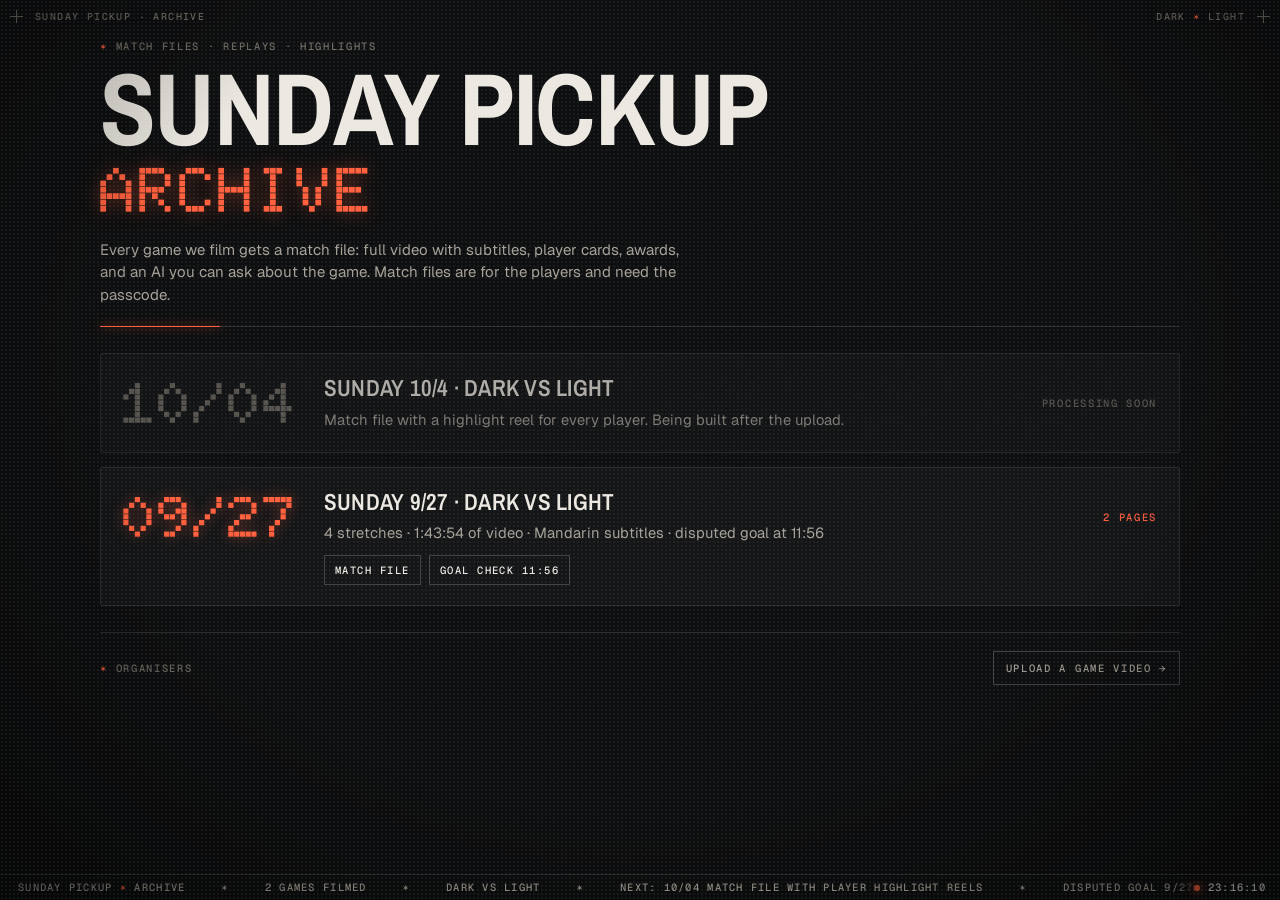
==== index.html @ ba15baa1 "Sunday Pickup home and game video upload page Co-Authored-By: Claude Opus 5.5 (1M context) <noreply@" ====
<!doctype html>
<html lang="en">
<head>
<meta charset="utf-8">
<meta name="viewport" content="width=device-width, initial-scale=1, viewport-fit=cover">
<meta name="robots" content="noindex,nofollow">
<title>Sunday Pickup</title>
<meta name="description" content="Sunday pickup soccer: match files, replays and uploads.">
<link rel="preconnect" href="https://fonts.googleapis.com"><link rel="preconnect" href="https://fonts.gstatic.com" crossorigin>
<link rel="stylesheet" href="https://fonts.googleapis.com/css2?family=Archivo+Narrow:wght@500;600;700&family=Doto:wght@700;900&family=Geist:wght@400;500;600&family=Geist+Mono:wght@400;500;600&display=swap">
<link rel="stylesheet" href="hud.css?v=3">
<style>
*{box-sizing:border-box}
html,body{margin:0;min-height:100%}
body{font:15px/1.5 var(--h-sans);padding-block:40px 80px;padding-inline:clamp(16px,4vw,48px)}
.wrap{max-width:1080px;margin:0 auto;display:grid;gap:26px}
header{border-bottom:1px solid var(--h-line);padding-bottom:20px;position:relative}
header::after{content:"";position:absolute;left:0;bottom:-1px;width:120px;height:1px;background:var(--h-coral);box-shadow:0 0 10px var(--h-coral)}
h1{margin:10px 0 0;font:700 clamp(3rem,10vw,6.4rem)/.86 var(--h-disp);text-transform:uppercase;letter-spacing:-.015em}
h1 em{display:block;font:900 .62em/1 var(--h-dot);font-style:normal;color:var(--h-coral);text-shadow:0 0 18px rgba(255,90,54,.45);letter-spacing:.02em;margin-top:.12em}
header p{margin:16px 0 0;color:var(--h-ink2);max-width:58ch}
.games{display:grid;gap:14px}
.game{display:grid;grid-template-columns:auto 1fr auto;gap:6px 26px;align-items:center;padding:20px 22px;text-decoration:none;color:var(--h-ink);transition:border-color .2s,background .2s}
a.game:hover{border-color:var(--h-coral);background:#110b09}
.game .d{grid-row:1/3;font:900 clamp(2.4rem,7vw,3.6rem)/1 var(--h-dot);color:var(--h-coral);text-shadow:0 0 14px rgba(255,90,54,.45);font-variant-numeric:tabular-nums}
.game .t{font:600 1.45rem/1.1 var(--h-disp);text-transform:uppercase;letter-spacing:.01em}
.game .s{color:var(--h-ink2);font-size:.92rem}
.game .go{grid-row:1/3;font:500 10.5px var(--h-mono);letter-spacing:.16em;text-transform:uppercase;color:var(--h-coral);white-space:nowrap}
.game.soon{opacity:.72}.game.soon .d{color:var(--h-ink3);text-shadow:none}.game.soon .go{color:var(--h-ink3)}
.links{display:flex;flex-wrap:wrap;gap:8px;grid-column:2/3;margin-top:4px}
.links a{font:500 10.5px var(--h-mono);letter-spacing:.14em;text-transform:uppercase;color:var(--h-ink);text-decoration:none;border:1px solid var(--h-line2);padding:7px 10px}
.links a:hover{border-color:var(--h-coral)}
.game .d{grid-column:1}.game .t{grid-column:2;grid-row:1}.game .s{grid-column:2;grid-row:2}.game .go{grid-column:3}.links{grid-row:3}
@media (max-width:620px){.game{grid-template-columns:1fr}.game .d,.game .t,.game .s,.game .go,.links{grid-column:1;grid-row:auto}}
.foot{display:flex;flex-wrap:wrap;justify-content:space-between;gap:12px;align-items:center;border-top:1px solid var(--h-line);padding-top:18px}
.foot a{font:500 10.5px var(--h-mono);letter-spacing:.16em;text-transform:uppercase;color:var(--h-ink2);text-decoration:none;border:1px solid var(--h-line2);padding:9px 12px}
.foot a:hover{border-color:var(--h-coral);color:#fff}
</style>
</head>
<body>
<div class="hud-screen" aria-hidden="true"></div>
<div class="hud-frame" aria-hidden="true"><span class="cm tl"></span><span class="cm tr"></span><span class="cm bl"></span><span class="cm br"></span>
<span class="lab l1">Sunday pickup · archive</span><span class="lab l2">Dark <i>✶</i> Light</span></div>
<div class="hud-ticker" aria-hidden="true"><div class="run" id="hudrun"></div><div class="tc" id="hudtc">--:--:--</div></div>

<div class="wrap">
  <header>
    <div class="hud-kicker"><b>✶</b> Match files · replays · highlights</div>
    <h1>Sunday Pickup<em>Archive</em></h1>
    <p>Every game we film gets a match file: full video with subtitles, player cards, awards, and an AI you can ask about the game. Match files are for the players and need the passcode.</p>
  </header>

  <section class="games" aria-label="Games">
    <div class="game soon hud-panel hud-corners">
      <span class="d">10/04</span>
      <span class="t">Sunday 10/4 · dark vs light</span>
      <span class="go">Processing soon</span>
      <span class="s">Match file with a highlight reel for every player. Being built after the upload.</span>
    </div>
    <div class="game hud-panel hud-corners">
      <span class="d">09/27</span>
      <span class="t">Sunday 9/27 · dark vs light</span>
      <span class="go">2 pages</span>
      <span class="s">4 stretches · 1:43:54 of video · Mandarin subtitles · disputed goal at 11:56</span>
      <span class="links"><a href="https://xuanli.github.io/sunday-pickup-927/">Match file</a><a href="https://xuanli.github.io/sunday-pickup-927/replay/">Goal check 11:56</a></span>
    </div>
  </section>

  <div class="foot"><span class="hud-kicker"><b>✶</b> Organisers</span><a href="upload/">Upload a game video →</a></div>
</div>
<script>
(function () {
  const items = ['Sunday pickup <em>✶</em> archive', '2 games filmed', 'Dark vs light', 'Next: 10/04 match file with player highlight reels', 'Disputed goal 9/27 11:56 <em>→</em> outside'];
  const once = items.map((t) => '<span>' + t + '</span><span>✶</span>').join('');
  document.getElementById('hudrun').innerHTML = once + once;
  const tc = document.getElementById('hudtc');
  const tick = () => { tc.textContent = new Date().toLocaleTimeString('en-GB', { timeZone: 'America/Los_Angeles' }); };
  tick(); setInterval(tick, 1000);
})();
</script>
</body>
</html>
---- hud.css ----
/* HUD skin shared by the match file and the replay. Cinematic single dark theme:
   near-black ground, film grain + dot grid, hairline frames with crop marks, mono labels, one coral accent. */
:root{
  color-scheme:dark;
  --h-bg:#060708; --h-panel:#0c0e10; --h-panel2:#121417; --h-line:#25282c; --h-line2:#3a3e44;
  --h-ink:#ece8e1; --h-ink2:#a39e95; --h-ink3:#6d6961;
  --h-coral:#ff5a36; --h-coral-soft:rgba(255,90,54,.13); --h-amber:#ffb347; --h-red:#ff5b4d;
  --h-mono:"Geist Mono",ui-monospace,"SF Mono",Menlo,monospace;
  --h-sans:"Geist",system-ui,-apple-system,"Segoe UI","PingFang SC",sans-serif;
  --h-disp:"Archivo Narrow","Arial Narrow",system-ui,sans-serif;
  --h-dot:"Doto","Geist Mono",ui-monospace,monospace;
}
html{background:var(--h-bg)}
body{background:var(--h-bg)!important;color:var(--h-ink)}
::selection{background:var(--h-coral);color:#140603}

/* ---------- screen texture: grain + dot grid + vignette ---------- */
.hud-screen{position:fixed;inset:0;pointer-events:none;z-index:70}
.hud-screen::before{content:"";position:absolute;inset:-50%;opacity:.07;mix-blend-mode:screen;
  background-image:url("data:image/svg+xml,%3Csvg xmlns='http://www.w3.org/2000/svg' width='160' height='160'%3E%3Cfilter id='n'%3E%3CfeTurbulence type='fractalNoise' baseFrequency='.9' numOctaves='2' stitchTiles='stitch'/%3E%3CfeColorMatrix values='0 0 0 0 1 0 0 0 0 1 0 0 0 0 1 0 0 0 .9 0'/%3E%3C/filter%3E%3Crect width='160' height='160' filter='url(%23n)'/%3E%3C/svg%3E");
  animation:hud-grain 1.2s steps(6) infinite}
.hud-screen::after{content:"";position:absolute;inset:0;
  background:radial-gradient(rgba(255,255,255,.055) .7px,transparent 1px) 0 0/4px 4px,
             radial-gradient(ellipse at 50% 40%,transparent 55%,rgba(0,0,0,.55) 100%)}
@keyframes hud-grain{0%{transform:translate(0,0)}20%{transform:translate(-3%,2%)}40%{transform:translate(2%,-3%)}60%{transform:translate(-2%,-1%)}80%{transform:translate(3%,3%)}100%{transform:translate(0,0)}}
@media (prefers-reduced-motion:reduce){.hud-screen::before{animation:none}.hud-ticker .run{animation:none!important}}

/* ---------- fixed frame: crop marks, corner labels, left ruler, ticker ---------- */
.hud-frame{position:fixed;inset:calc(env(safe-area-inset-top,0px) + 10px) 10px calc(env(safe-area-inset-bottom,0px) + 10px);pointer-events:none;z-index:65;
  font:500 10px/1 var(--h-mono);letter-spacing:.14em;text-transform:uppercase;color:var(--h-ink3)}
.hud-frame .cm{position:absolute;width:13px;height:13px}
.hud-frame .cm::before,.hud-frame .cm::after{content:"";position:absolute;background:var(--h-ink3)}
.hud-frame .cm::before{left:6px;top:0;width:1px;height:13px}.hud-frame .cm::after{top:6px;left:0;height:1px;width:13px}
.hud-frame .tl{left:0;top:0}.hud-frame .tr{right:0;top:0}.hud-frame .bl{left:0;bottom:0}.hud-frame .br{right:0;bottom:0}
.hud-frame .lab{position:absolute;white-space:nowrap;background:rgba(6,7,8,.88);padding:3px 7px}
.hud-frame .l1{left:18px;top:-1px}.hud-frame .l2{right:18px;top:-1px;text-align:right}
.hud-frame .l2 i{font-style:normal;color:var(--h-coral)}
.hud-ruler{position:absolute;left:0;top:18%;bottom:18%;width:12px;
  background:repeating-linear-gradient(to bottom,var(--h-line2) 0 1px,transparent 1px 14px);
  -webkit-mask:linear-gradient(90deg,#000 45%,transparent 46%);mask:linear-gradient(90deg,#000 45%,transparent 46%)}
.hud-ruler::after{content:"";position:absolute;left:0;top:0;bottom:0;width:12px;background:repeating-linear-gradient(to bottom,var(--h-ink3) 0 1px,transparent 1px 70px)}
.hud-ruler b{position:absolute;left:16px;font:500 9px var(--h-mono);color:var(--h-ink3);letter-spacing:.1em}
.hud-ruler .mk{position:absolute;left:-2px;width:18px;height:2px;background:var(--h-coral);box-shadow:0 0 8px var(--h-coral)}
.hud-ticker{position:fixed;left:0;right:0;bottom:0;z-index:66;height:calc(26px + env(safe-area-inset-bottom,0px));padding-bottom:env(safe-area-inset-bottom,0px);
  background:rgba(6,7,8,.86);border-top:1px solid var(--h-line);overflow:hidden;display:flex;align-items:center;
  font:500 10.5px/1 var(--h-mono);letter-spacing:.12em;text-transform:uppercase;color:var(--h-ink2);-webkit-backdrop-filter:blur(6px);backdrop-filter:blur(6px)}
.hud-ticker .run{display:flex;white-space:nowrap;animation:hud-tick 70s linear infinite}
.hud-ticker .run span{padding:0 18px}.hud-ticker .run em{font-style:normal;color:var(--h-coral)}
.hud-ticker .tc{position:absolute;right:0;top:0;bottom:env(safe-area-inset-bottom,0px);display:flex;align-items:center;gap:8px;padding:0 14px 0 18px;
  background:linear-gradient(90deg,transparent,var(--h-bg) 22%);color:var(--h-ink);font-variant-numeric:tabular-nums}
.hud-ticker .tc::before{content:"";width:6px;height:6px;border-radius:50%;background:var(--h-coral);box-shadow:0 0 8px var(--h-coral);animation:hud-blink 1.6s steps(2) infinite}
@keyframes hud-tick{to{transform:translateX(-50%)}}
@keyframes hud-blink{50%{opacity:.25}}
@media (max-width:700px){.hud-ruler,.hud-frame .l2{display:none}.hud-frame{inset:6px}}

/* ---------- shared bits ---------- */
.hud-spark{display:inline-block;width:.9em;height:.9em;vertical-align:-.08em;background:var(--h-coral);
  -webkit-mask:url("data:image/svg+xml,%3Csvg xmlns='http://www.w3.org/2000/svg' viewBox='0 0 24 24'%3E%3Cpath d='M12 0l2.2 8.1L21 3l-4.6 7.1L24 12l-7.6 1.9L21 21l-6.8-5.1L12 24l-2.2-8.1L3 21l4.6-7.1L0 12l7.6-1.9L3 3l6.8 5.1z'/%3E%3C/svg%3E") center/contain no-repeat;
          mask:url("data:image/svg+xml,%3Csvg xmlns='http://www.w3.org/2000/svg' viewBox='0 0 24 24'%3E%3Cpath d='M12 0l2.2 8.1L21 3l-4.6 7.1L24 12l-7.6 1.9L21 21l-6.8-5.1L12 24l-2.2-8.1L3 21l4.6-7.1L0 12l7.6-1.9L3 3l6.8 5.1z'/%3E%3C/svg%3E") center/contain no-repeat;
  filter:drop-shadow(0 0 6px rgba(255,90,54,.7))}
.hud-kicker{font:500 10.5px/1.3 var(--h-mono);letter-spacing:.16em;text-transform:uppercase;color:var(--h-ink3)}
.hud-kicker b{color:var(--h-coral);font-weight:500}
/* hairline panel with crop-mark corners */
.hud-panel{position:relative;background:var(--h-panel);border:1px solid var(--h-line);border-radius:2px}
.hud-corners{background-image:
  linear-gradient(var(--h-ink3),var(--h-ink3)),linear-gradient(var(--h-ink3),var(--h-ink3)),
  linear-gradient(var(--h-ink3),var(--h-ink3)),linear-gradient(var(--h-ink3),var(--h-ink3)),
  linear-gradient(var(--h-ink3),var(--h-ink3)),linear-gradient(var(--h-ink3),var(--h-ink3)),
  linear-gradient(var(--h-ink3),var(--h-ink3)),linear-gradient(var(--h-ink3),var(--h-ink3));
  background-repeat:no-repeat;
  background-size:9px 1px,1px 9px,9px 1px,1px 9px,9px 1px,1px 9px,9px 1px,1px 9px;
  background-position:left -1px top -1px,left -1px top -1px,right -1px top -1px,right -1px top -1px,left -1px bottom -1px,left -1px bottom -1px,right -1px bottom -1px,right -1px bottom -1px}
/* segmented readout bar with dot-matrix digits */
.hud-seg{display:flex;align-items:center;gap:10px}
.hud-seg .dig{font:700 26px/1 var(--h-dot);color:var(--h-coral);text-shadow:0 0 10px rgba(255,90,54,.55);font-variant-numeric:tabular-nums}
.hud-seg .cells{flex:1;height:22px;background:
  repeating-linear-gradient(90deg,var(--h-panel2) 0 calc(100%/48 - 2px),transparent calc(100%/48 - 2px) calc(100%/48));
  border-top:1px solid var(--h-line);border-bottom:1px solid var(--h-line);position:relative}
.hud-seg .cells i{position:absolute;left:0;top:0;bottom:0;background:
  repeating-linear-gradient(90deg,var(--h-coral) 0 calc(100%/var(--n,24) - 2px),transparent calc(100%/var(--n,24) - 2px) calc(100%/var(--n,24)));
  opacity:.85;box-shadow:0 0 12px rgba(255,90,54,.35)}
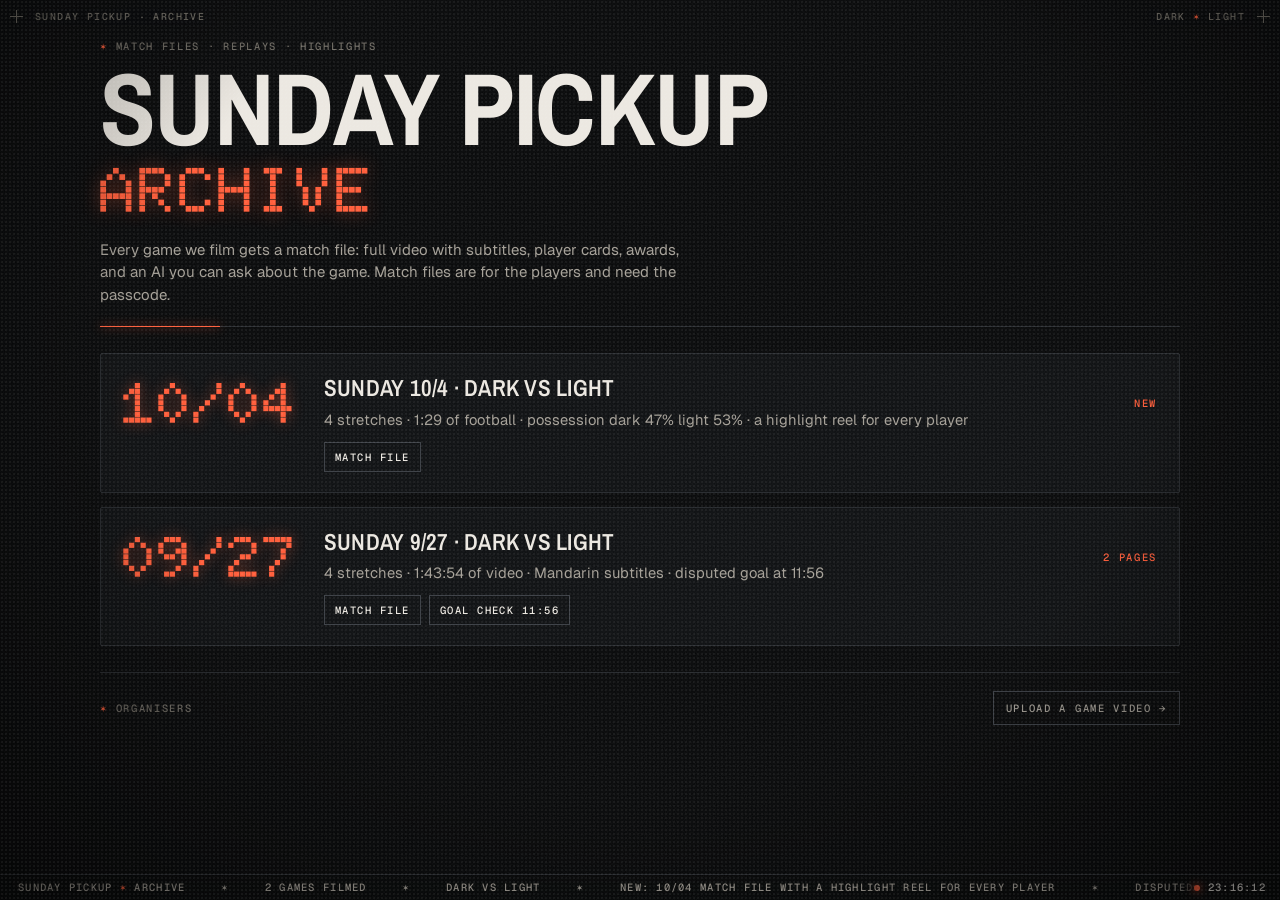
==== commit ccffac49: "Add the 10/4 match file and link it from the archive Co-Authored-By: Claude Opus 5.5 (1M context) <n" ====
--- a/index.html
+++ b/index.html
@@ -51,11 +51,12 @@
   </header>
 
   <section class="games" aria-label="Games">
-    <div class="game soon hud-panel hud-corners">
+    <div class="game hud-panel hud-corners">
       <span class="d">10/04</span>
       <span class="t">Sunday 10/4 · dark vs light</span>
-      <span class="go">Processing soon</span>
-      <span class="s">Match file with a highlight reel for every player. Being built after the upload.</span>
+      <span class="go">New</span>
+      <span class="s">4 stretches · 1:29 of football · possession dark 47% light 53% · a highlight reel for every player</span>
+      <span class="links"><a href="2026-10-04/">Match file</a></span>
     </div>
     <div class="game hud-panel hud-corners">
       <span class="d">09/27</span>
@@ -70,7 +71,7 @@
 </div>
 <script>
 (function () {
-  const items = ['Sunday pickup <em>✶</em> archive', '2 games filmed', 'Dark vs light', 'Next: 10/04 match file with player highlight reels', 'Disputed goal 9/27 11:56 <em>→</em> outside'];
+  const items = ['Sunday pickup <em>✶</em> archive', '2 games filmed', 'Dark vs light', 'New: 10/04 match file with a highlight reel for every player', 'Disputed goal 9/27 11:56 <em>→</em> outside'];
   const once = items.map((t) => '<span>' + t + '</span><span>✶</span>').join('');
   document.getElementById('hudrun').innerHTML = once + once;
   const tc = document.getElementById('hudtc');
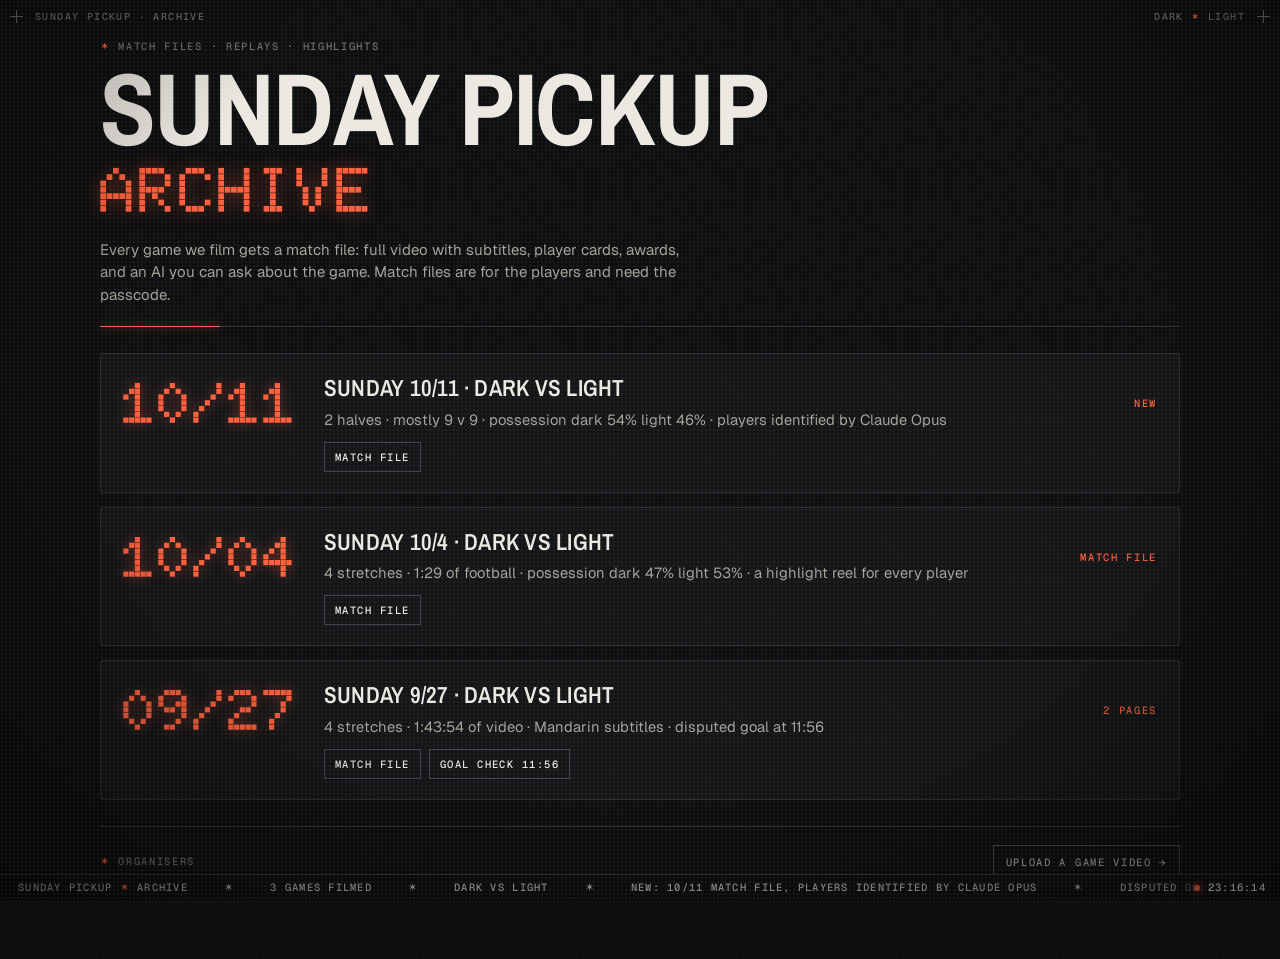
==== commit d1675d80: "Add the 10/11 match file Co-Authored-By: Claude Opus 5.5 (1M context) <noreply@anthropic.com> Claude" ====
--- a/index.html
+++ b/index.html
@@ -52,9 +52,16 @@
 
   <section class="games" aria-label="Games">
     <div class="game hud-panel hud-corners">
+      <span class="d">10/11</span>
+      <span class="t">Sunday 10/11 · dark vs light</span>
+      <span class="go">New</span>
+      <span class="s">2 halves · mostly 9 v 9 · possession dark 54% light 46% · players identified by Claude Opus</span>
+      <span class="links"><a href="2026-10-11/">Match file</a></span>
+    </div>
+    <div class="game hud-panel hud-corners">
       <span class="d">10/04</span>
       <span class="t">Sunday 10/4 · dark vs light</span>
-      <span class="go">New</span>
+      <span class="go">Match file</span>
       <span class="s">4 stretches · 1:29 of football · possession dark 47% light 53% · a highlight reel for every player</span>
       <span class="links"><a href="2026-10-04/">Match file</a></span>
     </div>
@@ -71,7 +78,7 @@
 </div>
 <script>
 (function () {
-  const items = ['Sunday pickup <em>✶</em> archive', '2 games filmed', 'Dark vs light', 'New: 10/04 match file with a highlight reel for every player', 'Disputed goal 9/27 11:56 <em>→</em> outside'];
+  const items = ['Sunday pickup <em>✶</em> archive', '3 games filmed', 'Dark vs light', 'New: 10/11 match file, players identified by Claude Opus', 'Disputed goal 9/27 11:56 <em>→</em> outside'];
   const once = items.map((t) => '<span>' + t + '</span><span>✶</span>').join('');
   document.getElementById('hudrun').innerHTML = once + once;
   const tc = document.getElementById('hudtc');
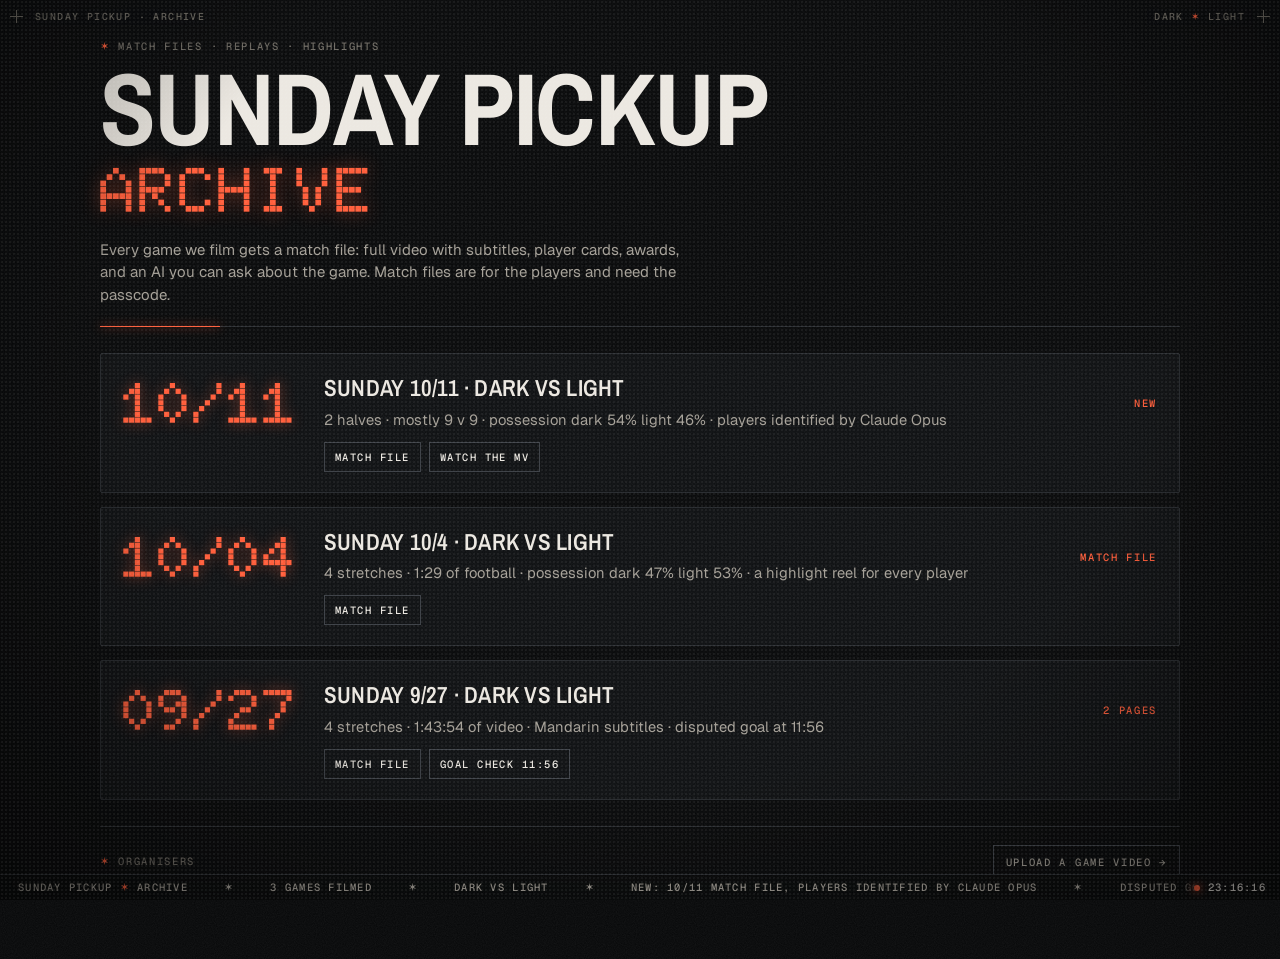
==== commit be8ec30d: "10/11: add the match MV Co-Authored-By: Claude Opus 5.5 (1M context) <noreply@anthropic.com> Claude-" ====
--- a/index.html
+++ b/index.html
@@ -56,7 +56,7 @@
       <span class="t">Sunday 10/11 · dark vs light</span>
       <span class="go">New</span>
       <span class="s">2 halves · mostly 9 v 9 · possession dark 54% light 46% · players identified by Claude Opus</span>
-      <span class="links"><a href="2026-10-11/">Match file</a></span>
+      <span class="links"><a href="2026-10-11/">Match file</a><a href="2026-10-11/#mvbox">Watch the MV</a></span>
     </div>
     <div class="game hud-panel hud-corners">
       <span class="d">10/04</span>
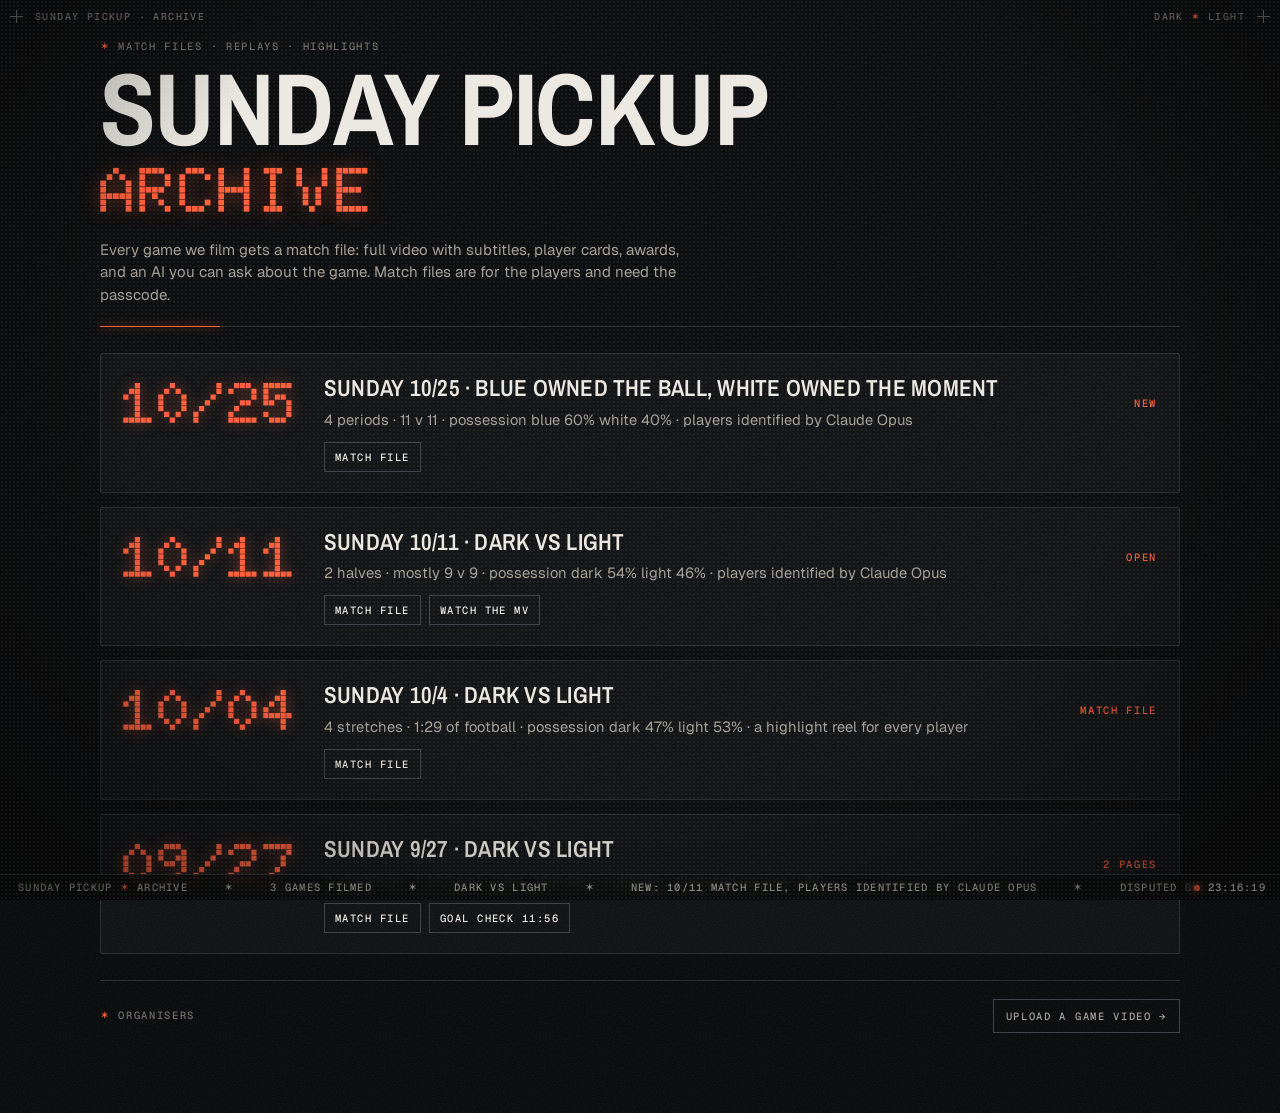
==== commit 3fbb146a: "Add 10/25 match file" ====
--- a/index.html
+++ b/index.html
@@ -52,9 +52,16 @@
 
   <section class="games" aria-label="Games">
     <div class="game hud-panel hud-corners">
+      <span class="d">10/25</span>
+      <span class="t">Sunday 10/25 · blue owned the ball, white owned the moment</span>
+      <span class="go">New</span>
+      <span class="s">4 periods · 11 v 11 · possession blue 60% white 40% · players identified by Claude Opus</span>
+      <span class="links"><a href="2026-10-25/">Match file</a></span>
+    </div>
+    <div class="game hud-panel hud-corners">
       <span class="d">10/11</span>
       <span class="t">Sunday 10/11 · dark vs light</span>
-      <span class="go">New</span>
+      <span class="go">Open</span>
       <span class="s">2 halves · mostly 9 v 9 · possession dark 54% light 46% · players identified by Claude Opus</span>
       <span class="links"><a href="2026-10-11/">Match file</a><a href="2026-10-11/#mvbox">Watch the MV</a></span>
     </div>
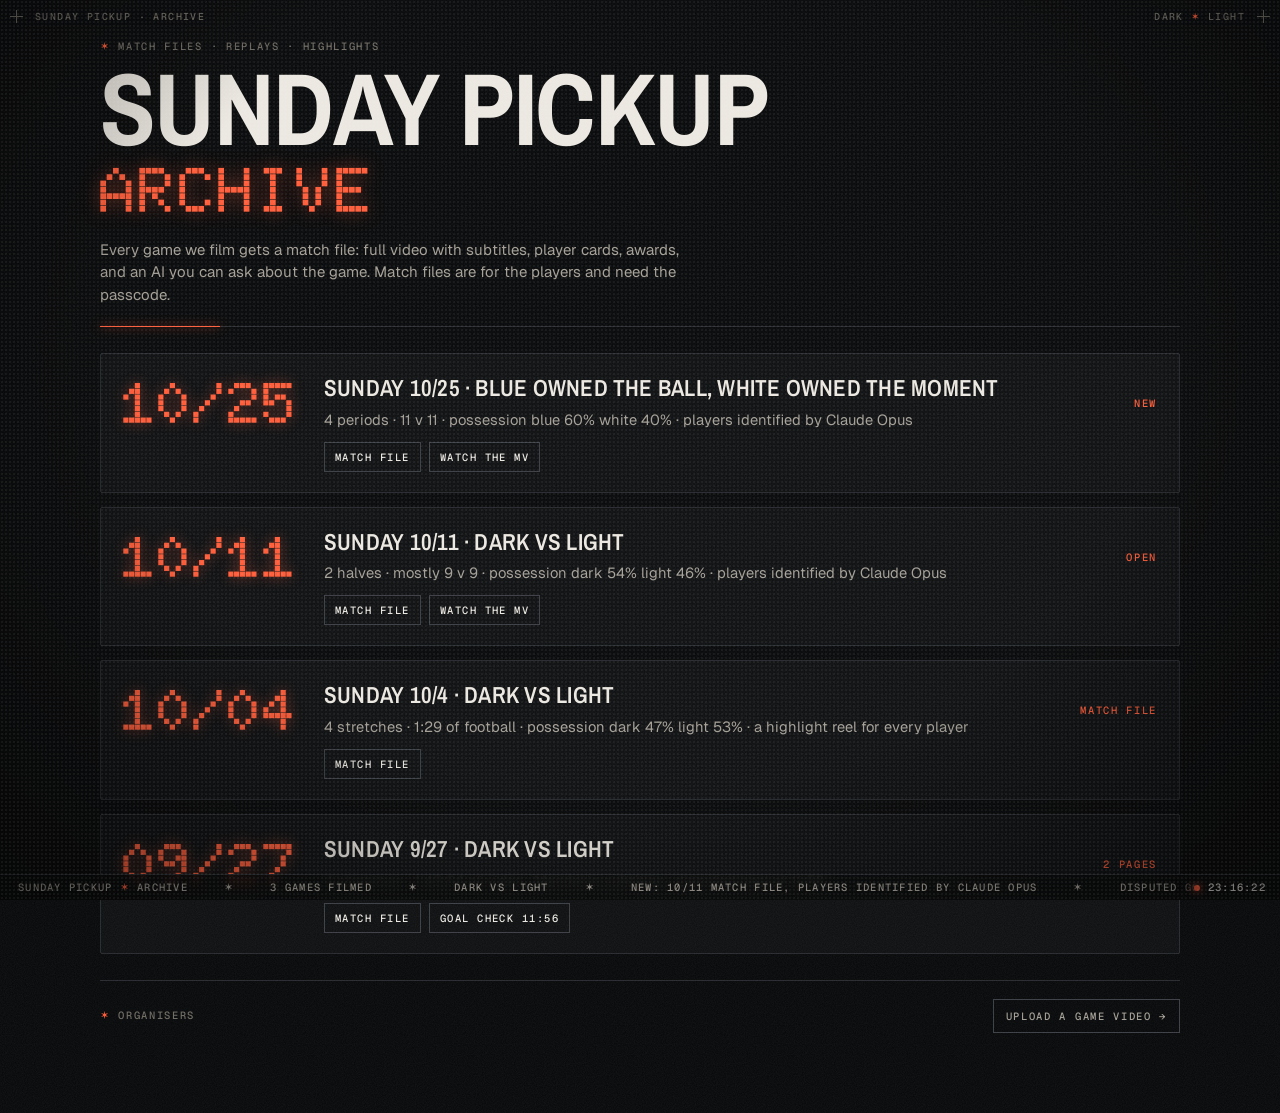
==== commit 80ce3a8d: "10/25: add the match MV" ====
--- a/index.html
+++ b/index.html
@@ -56,7 +56,7 @@
       <span class="t">Sunday 10/25 · blue owned the ball, white owned the moment</span>
       <span class="go">New</span>
       <span class="s">4 periods · 11 v 11 · possession blue 60% white 40% · players identified by Claude Opus</span>
-      <span class="links"><a href="2026-10-25/">Match file</a></span>
+      <span class="links"><a href="2026-10-25/">Match file</a><a href="2026-10-25/#mvbox">Watch the MV</a></span>
     </div>
     <div class="game hud-panel hud-corners">
       <span class="d">10/11</span>
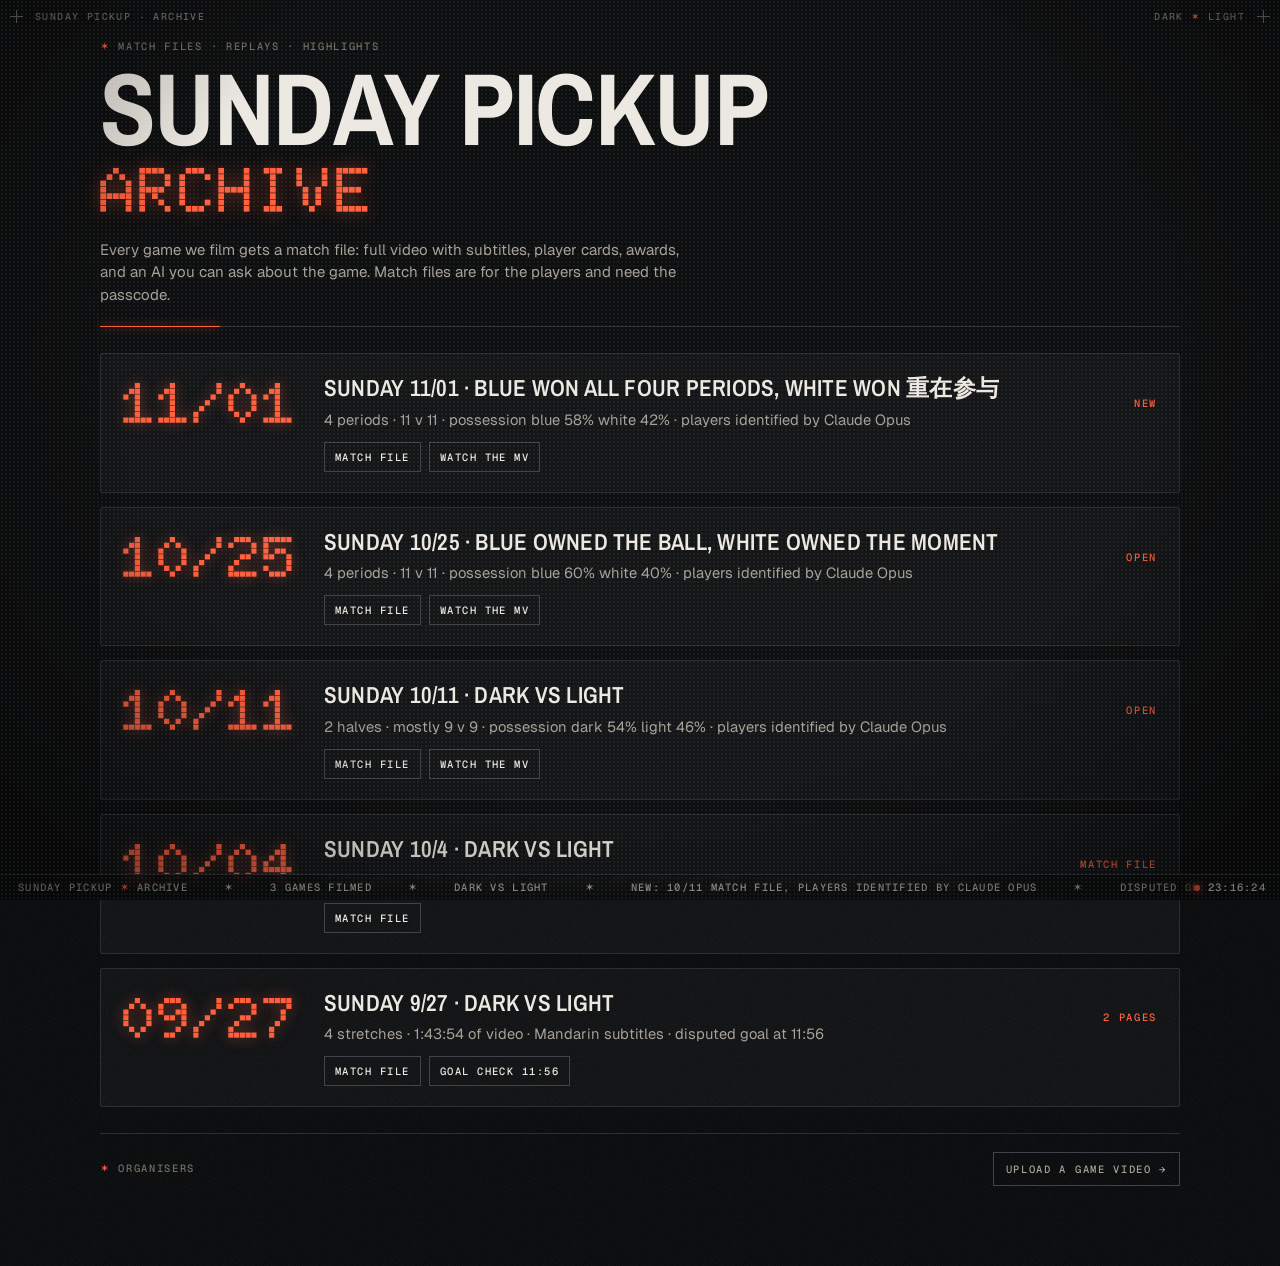
==== commit d44956bf: "Add 11/01 match file and MV" ====
--- a/index.html
+++ b/index.html
@@ -52,9 +52,16 @@
 
   <section class="games" aria-label="Games">
     <div class="game hud-panel hud-corners">
+      <span class="d">11/01</span>
+      <span class="t">Sunday 11/01 · blue won all four periods, white won 重在参与</span>
+      <span class="go">New</span>
+      <span class="s">4 periods · 11 v 11 · possession blue 58% white 42% · players identified by Claude Opus</span>
+      <span class="links"><a href="2026-11-01/">Match file</a><a href="2026-11-01/#mvbox">Watch the MV</a></span>
+    </div>
+    <div class="game hud-panel hud-corners">
       <span class="d">10/25</span>
       <span class="t">Sunday 10/25 · blue owned the ball, white owned the moment</span>
-      <span class="go">New</span>
+      <span class="go">Open</span>
       <span class="s">4 periods · 11 v 11 · possession blue 60% white 40% · players identified by Claude Opus</span>
       <span class="links"><a href="2026-10-25/">Match file</a><a href="2026-10-25/#mvbox">Watch the MV</a></span>
     </div>
